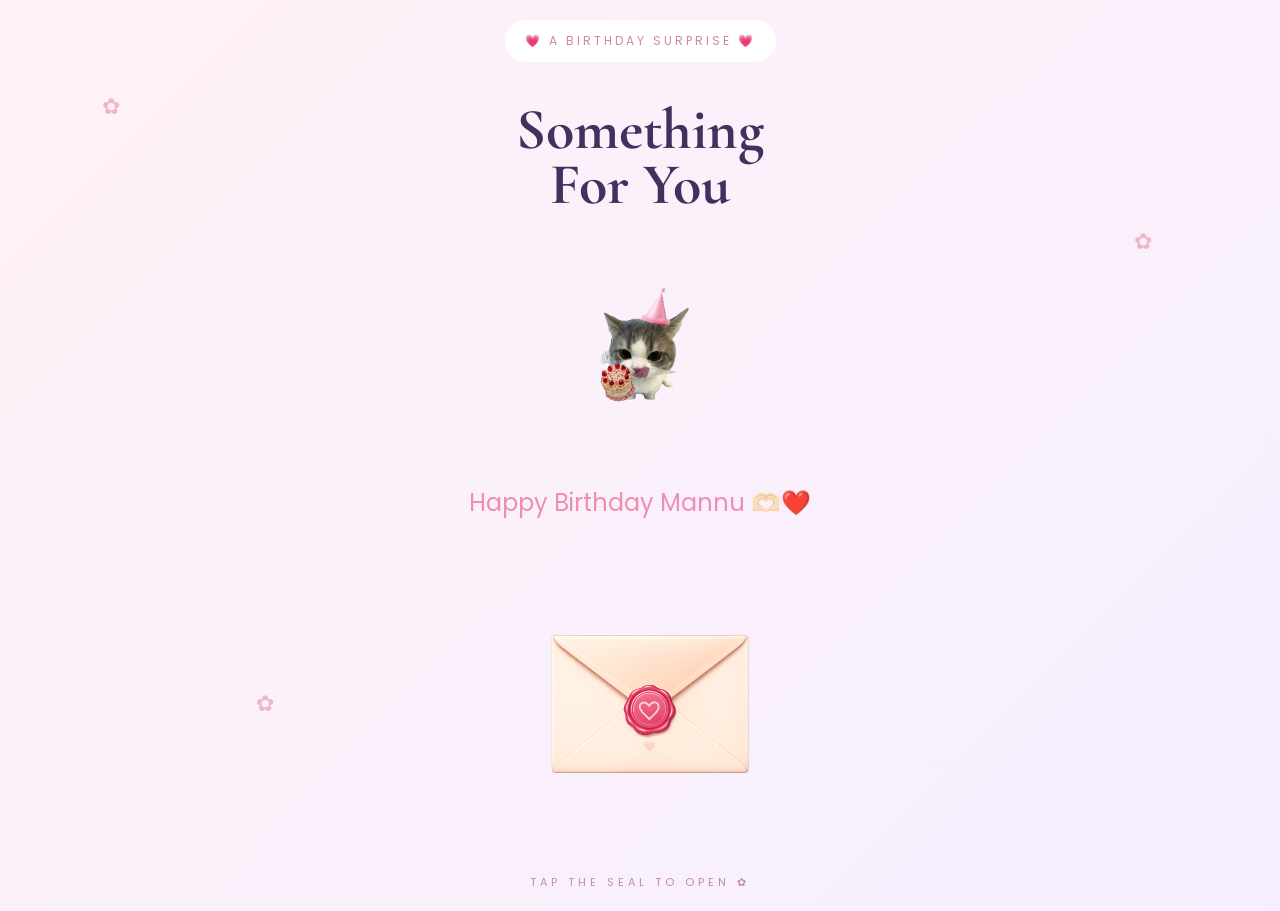
==== index.html @ a215a8d2 "Add files via upload" ====
<!DOCTYPE html>
<html lang="en">
<head>
<meta charset="UTF-8">
<meta name="viewport" content="width=device-width, initial-scale=1.0">
<title>Birthday Surprise</title>

<link rel="stylesheet" href="style.css">

<link href="https://fonts.googleapis.com/css2?family=Cormorant+Garamond:wght@500;700&family=Poppins:wght@300;400;500&display=swap" rel="stylesheet">
</head>

<body>

<div class="floating f1">✿</div>
<div class="floating f2">✿</div>
<div class="floating f3">✿</div>

<div class="container">

<div class="badge">
💗 A BIRTHDAY SURPRISE 💗
</div>

<h1>
Something<br> For You
</h1>
  <div class="cat-box">
<img src="cat.gif" alt="">
</div>

<h2>Happy Birthday Mannu 🫶🏻❤️</h2>

<div class="envelope-box">

<img
id="envelope"
src="envelope.png"
alt=""
onclick="openEnvelope()">

</div>

<p class="tap">
TAP THE SEAL TO OPEN ✿
</p>

</div>

<script src="script.js"></script>

</body>
</html>
---- style.css ----
*{
margin:0;
padding:0;
box-sizing:border-box;
}

body{

min-height:100vh;

background:
linear-gradient(
135deg,
#fff2f7,
#f6efff
);

font-family:Poppins,sans-serif;

overflow:hidden;

display:flex;
justify-content:center;
align-items:center;
}

.container{
width:100%;
max-width:420px;
padding:20px;
text-align:center;
}

.badge{

display:inline-block;

padding:12px 20px;

background:white;

border-radius:40px;

font-size:12px;

letter-spacing:3px;

color:#d287a4;

margin-bottom:40px;
}

h1{

font-family:
'Cormorant Garamond',
serif;

font-size:58px;

line-height:0.95;

color:#40315f;
}

h2{

margin-top:18px;

font-size:24px;

font-weight:400;

color:#ef8eb4;
}

.cat-box{
margin-top:35px;
}

.cat-box img{
width:120px;
}

.envelope-box{

margin-top:50px;
}

.envelope-box img{

width:400px;

cursor:pointer;

transition:.4s;
}

.envelope-box img:hover{
transform:scale(1.03);
}

.tap{

margin-top:30px;

letter-spacing:4px;

font-size:11px;

color:#c28ba2;
}

.floating{

position:absolute;

font-size:22px;

color:#efb5c8;

animation:float 8s infinite linear;
}

.f1{
left:8%;
top:10%;
}

.f2{
right:10%;
top:25%;
animation-delay:2s;
}

.f3{
left:20%;
bottom:20%;
animation-delay:4s;
}

@keyframes float{

0%{
transform:
translateY(0px)
rotate(0deg);
}

50%{
transform:
translateY(-20px)
rotate(10deg);
}

100%{
transform:
translateY(0px)
rotate(0deg);
}
}
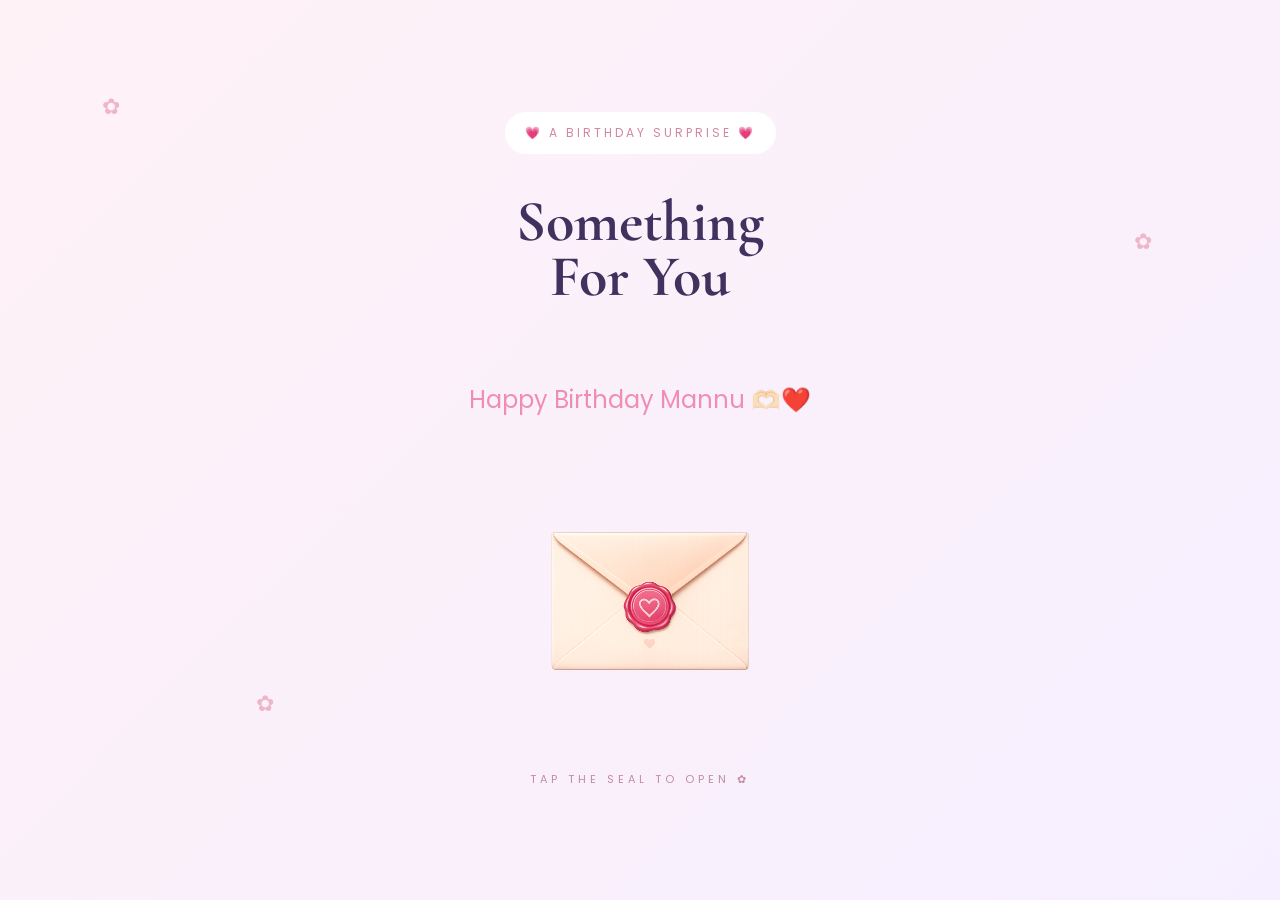
==== commit 797bd22d: "Add second cat image to index.html" ====
--- a/index.html
+++ b/index.html
@@ -26,7 +26,7 @@
 Something<br> For You
 </h1>
   <div class="cat-box">
-<img src="cat.gif" alt="">
+<img src="pic2.gif" alt="">
 </div>
 
 <h2>Happy Birthday Mannu 🫶🏻❤️</h2>
@@ -50,4 +50,4 @@
 <script src="script.js"></script>
 
 </body>
-</html>+</html>
